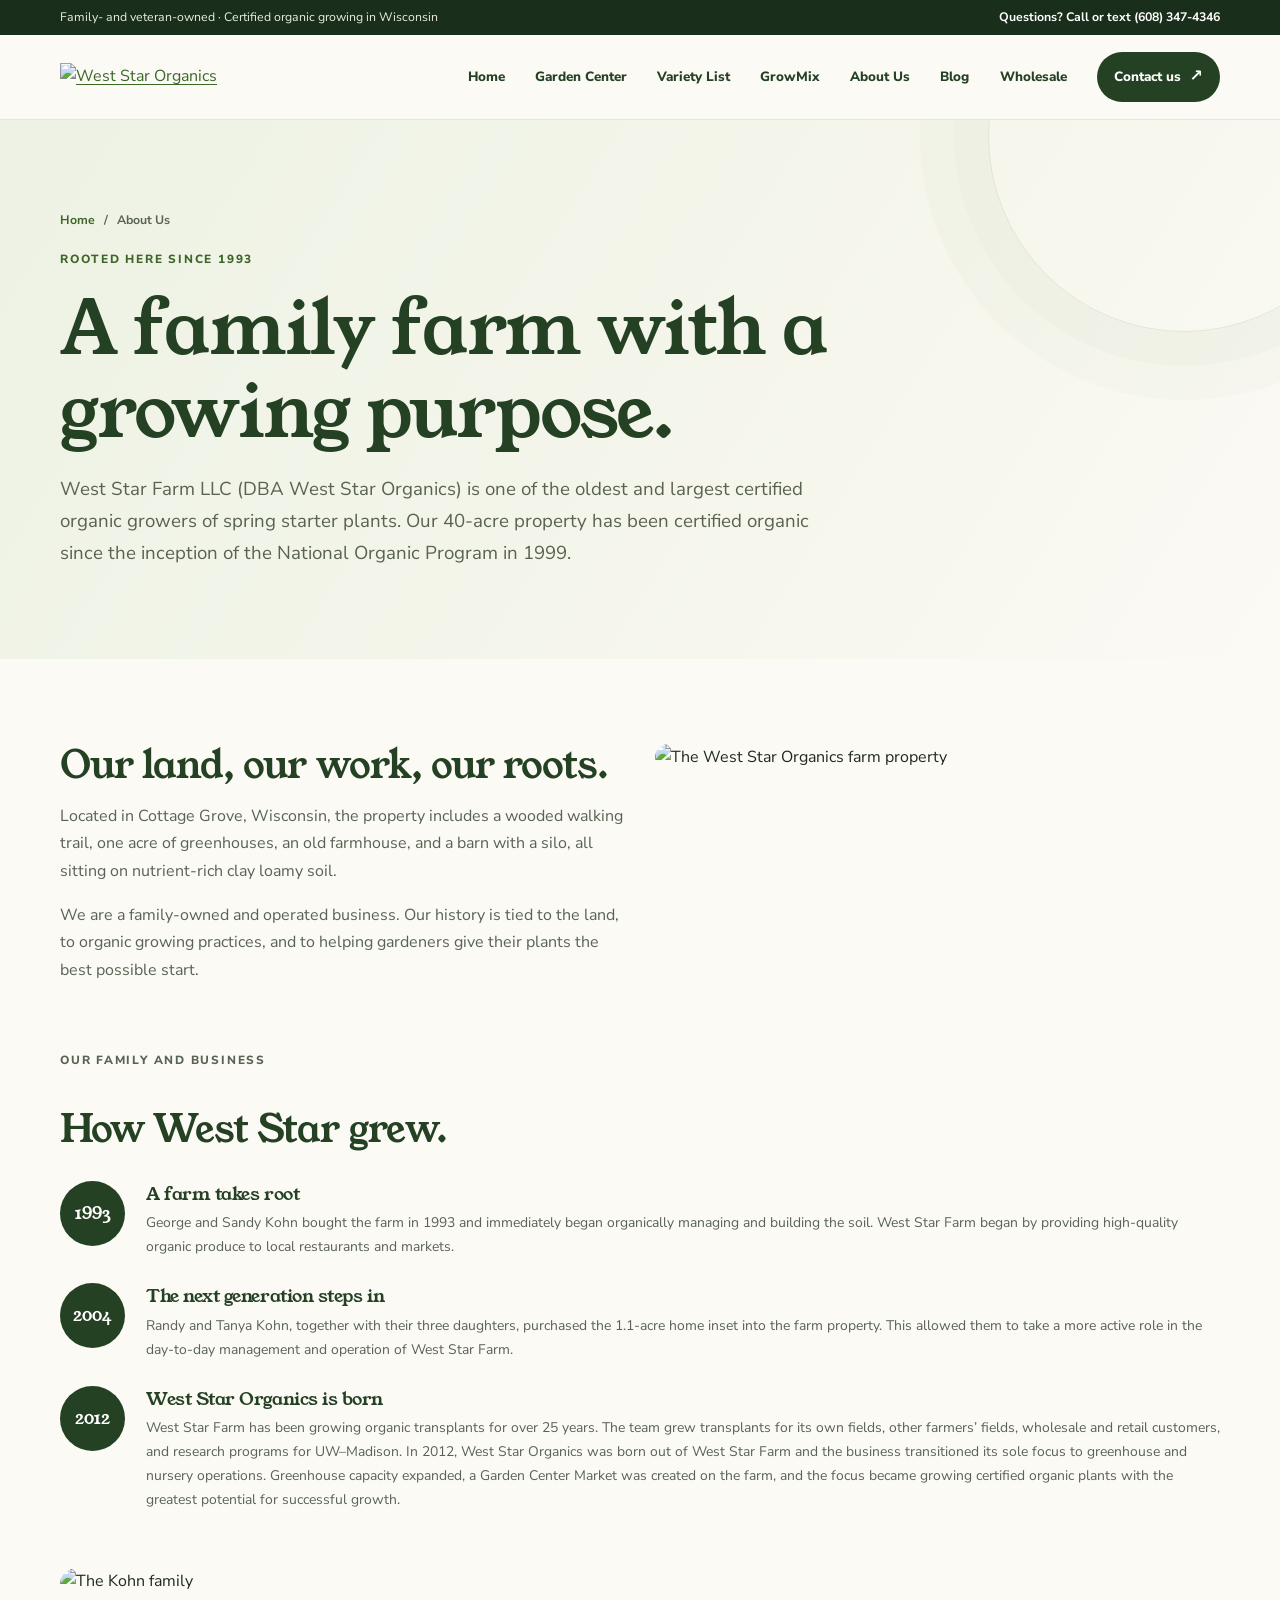
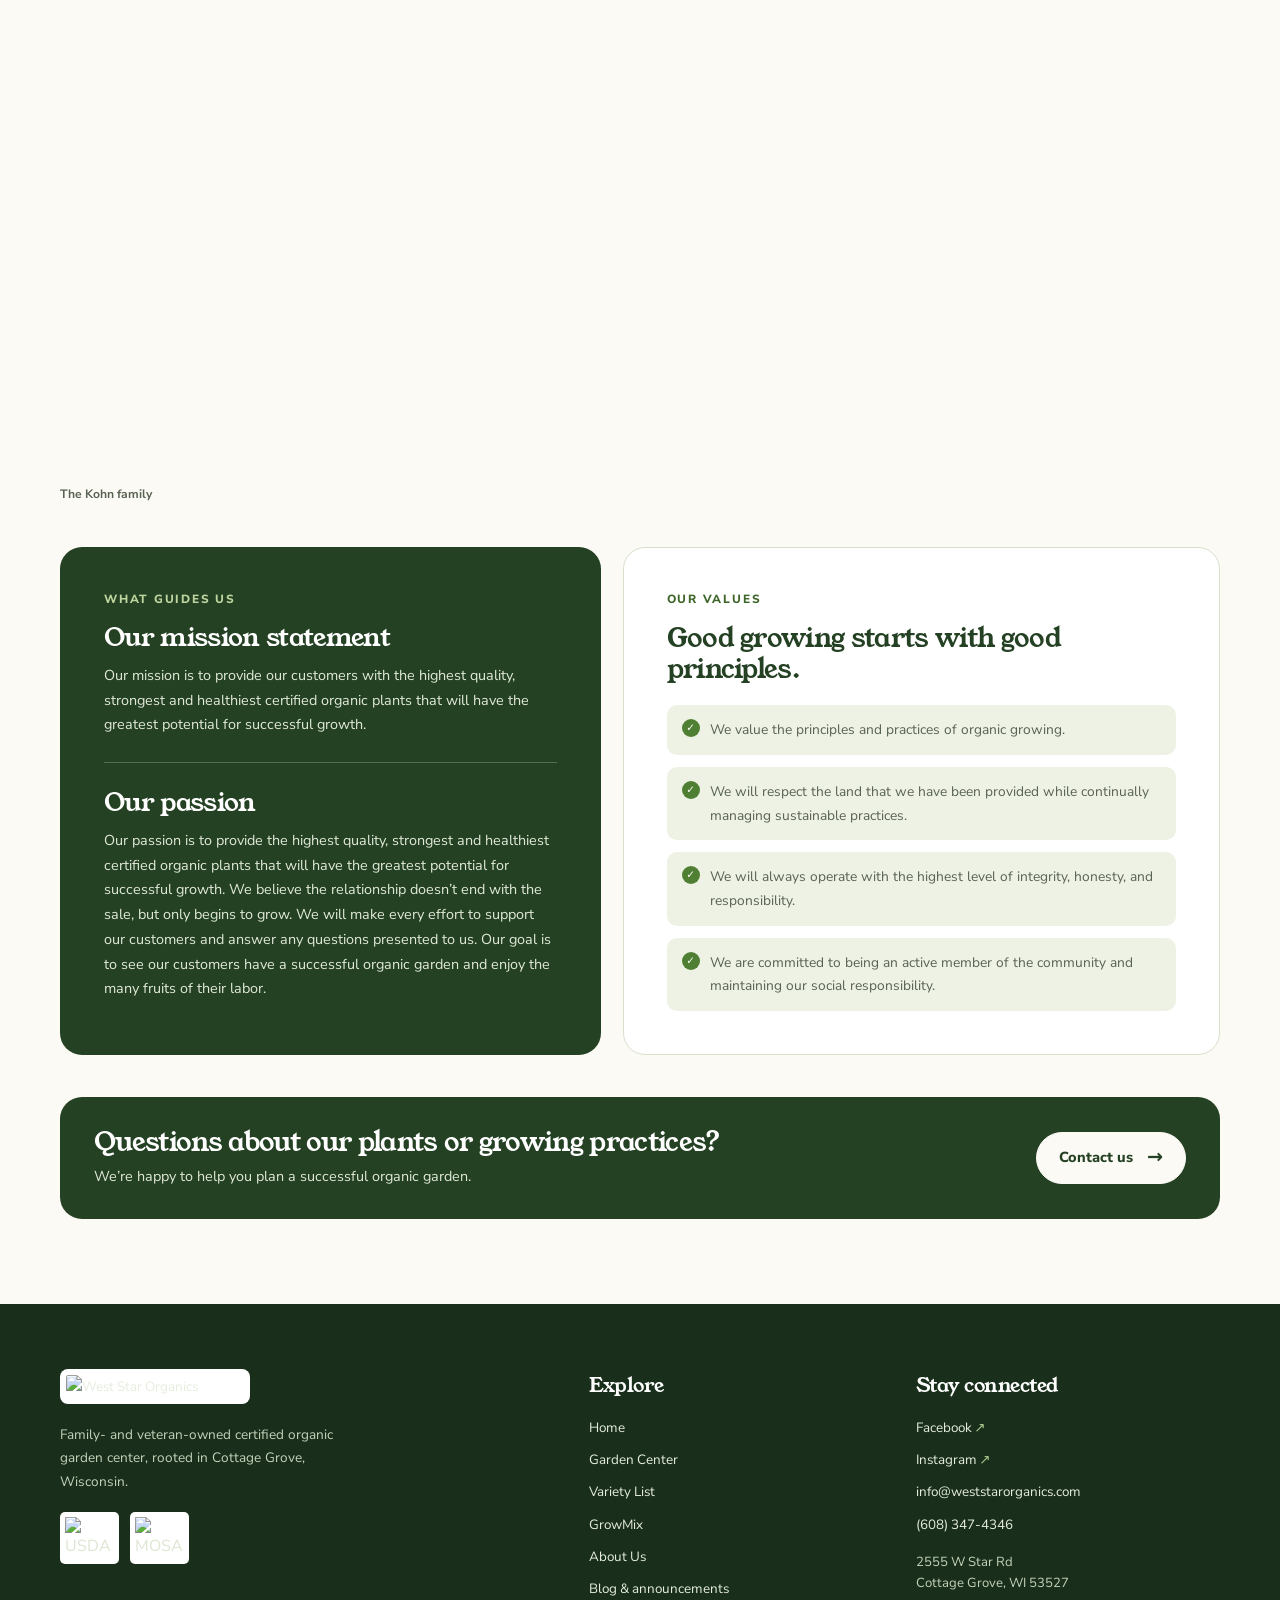
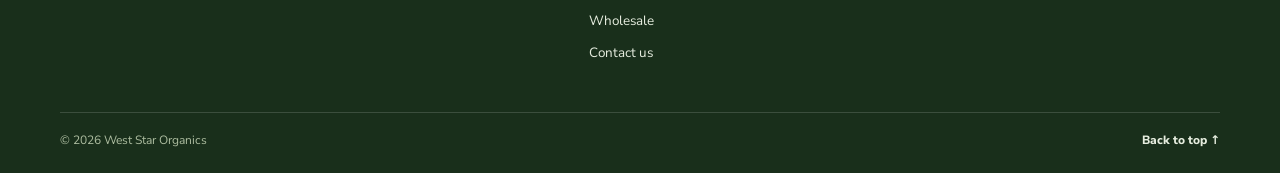
==== about-us/index.html @ b1d6976a "Create About Us page preserving full farm history, mission, passion and values" ====
<!doctype html>
<html lang="en"><head><meta charset="utf-8"><meta name="viewport" content="width=device-width, initial-scale=1"><meta name="theme-color" content="#254124"><title>About Us | West Star Organics</title><meta name="description" content="Learn about West Star Farm, the Kohn family, our organic growing history, mission, passion and values."><link rel="preconnect" href="https://fonts.googleapis.com"><link rel="preconnect" href="https://fonts.gstatic.com" crossorigin><link href="https://fonts.googleapis.com/css2?family=Nunito+Sans:wght@400;500;600;700;800&family=Young+Serif&display=swap" rel="stylesheet"><link rel="stylesheet" href="/styles.css"><script src="/script.js" defer></script></head>
<body id="top"><a class="skip-link" href="#main">Skip to content</a>
<div class="topline"><div class="container topline-inner"><span>Family- and veteran-owned · Certified organic growing in Wisconsin</span><a href="tel:+16083474346">Questions? Call or text (608) 347-4346</a></div></div>
<header class="site-header"><div class="container header-inner">
  <a class="brand" href="/" aria-label="West Star Organics home"><img src="https://www.weststarorganics.com/wp-content/uploads/2023/11/cropped-New_WSOLogo.gif" alt="West Star Organics"></a>
  <button class="menu-toggle" id="menuToggle" type="button" aria-expanded="false" aria-controls="primaryNav"><span class="menu-lines" aria-hidden="true"><i></i><i></i><i></i></span><span>Menu</span></button>
  <nav class="primary-nav" id="primaryNav" aria-label="Main navigation">
    <a href="/">Home</a><a href="/garden-center/" >Garden Center</a><a href="/variety-list/" >Variety List</a><a href="/growmix/" >GrowMix</a><a href="/about-us/" aria-current="page">About Us</a><a href="/blog/" >Blog</a><a href="/wholesale/" >Wholesale</a><a class="nav-cta" href="/contact-us/" >Contact us <span aria-hidden="true">↗</span></a>
  </nav>
</div></header><main id="main">
<section class="inner-hero"><div class="container"><div class="breadcrumb"><a href="/">Home</a><span aria-hidden="true">/</span><span>About Us</span></div><p class="eyebrow">Rooted here since 1993</p><h1>A family farm with a growing purpose.</h1><p class="page-lead">West Star Farm LLC (DBA West Star Organics) is one of the oldest and largest certified organic growers of spring starter plants. Our 40-acre property has been certified organic since the inception of the National Organic Program in 1999.</p></div></section>
<section class="page-content"><div class="container">
 <div class="two-column-copy"><div class="page-main-copy"><h2>Our land, our work, our roots.</h2><p>Located in Cottage Grove, Wisconsin, the property includes a wooded walking trail, one acre of greenhouses, an old farmhouse, and a barn with a silo, all sitting on nutrient-rich clay loamy soil.</p><p>We are a family-owned and operated business. Our history is tied to the land, to organic growing practices, and to helping gardeners give their plants the best possible start.</p></div><img class="page-photo" src="https://www.weststarorganics.com/wp-content/uploads/2023/12/IMG_20161115_163325707_HDR-scaled.jpg" alt="The West Star Organics farm property" loading="lazy"></div>
 <div class="page-main-copy" style="margin-top:52px"><p class="eyebrow">Our family and business</p><h2>How West Star grew.</h2></div>
 <div class="timeline">
  <article class="timeline-item"><span class="timeline-year">1993</span><div><h4>A farm takes root</h4><p>George and Sandy Kohn bought the farm in 1993 and immediately began organically managing and building the soil. West Star Farm began by providing high-quality organic produce to local restaurants and markets.</p></div></article>
  <article class="timeline-item"><span class="timeline-year">2004</span><div><h4>The next generation steps in</h4><p>Randy and Tanya Kohn, together with their three daughters, purchased the 1.1-acre home inset into the farm property. This allowed them to take a more active role in the day-to-day management and operation of West Star Farm.</p></div></article>
  <article class="timeline-item"><span class="timeline-year">2012</span><div><h4>West Star Organics is born</h4><p>West Star Farm has been growing organic transplants for over 25 years. The team grew transplants for its own fields, other farmers’ fields, wholesale and retail customers, and research programs for UW–Madison. In 2012, West Star Organics was born out of West Star Farm and the business transitioned its sole focus to greenhouse and nursery operations. Greenhouse capacity expanded, a Garden Center Market was created on the farm, and the focus became growing certified organic plants with the greatest potential for successful growth.</p></div></article>
 </div>
 <figure class="family-photo"><img src="https://www.weststarorganics.com/wp-content/uploads/2023/12/DSC_0213-scaled.jpg" alt="The Kohn family" loading="lazy"><figcaption>The Kohn family</figcaption></figure>
 <div class="mission-values-grid"><article class="mission-card"><p class="eyebrow eyebrow-light">What guides us</p><h3>Our mission statement</h3><p>Our mission is to provide our customers with the highest quality, strongest and healthiest certified organic plants that will have the greatest potential for successful growth.</p><div class="mission-divider"></div><h3>Our passion</h3><p>Our passion is to provide the highest quality, strongest and healthiest certified organic plants that will have the greatest potential for successful growth. We believe the relationship doesn’t end with the sale, but only begins to grow. We will make every effort to support our customers and answer any questions presented to us. Our goal is to see our customers have a successful organic garden and enjoy the many fruits of their labor.</p></article>
 <div class="values-panel"><p class="eyebrow">Our values</p><h3>Good growing starts with good principles.</h3><ul class="values-list"><li>We value the principles and practices of organic growing.</li><li>We will respect the land that we have been provided while continually managing sustainable practices.</li><li>We will always operate with the highest level of integrity, honesty, and responsibility.</li><li>We are committed to being an active member of the community and maintaining our social responsibility.</li></ul></div></div>
 <div class="page-cta"><div><h3>Questions about our plants or growing practices?</h3><p>We’re happy to help you plan a successful organic garden.</p></div><a class="button button-light" href="/contact-us/">Contact us <span>→</span></a></div>
 </div></section>
</main>
<footer class="site-footer"><div class="container footer-main">
  <div class="footer-brand-column"><a class="footer-brand" href="/"><img src="https://www.weststarorganics.com/wp-content/uploads/2023/11/cropped-New_WSOLogo.gif" alt="West Star Organics"></a><p>Family- and veteran-owned certified organic garden center, rooted in Cottage Grove, Wisconsin.</p><div class="footer-certifications"><img src="https://www.weststarorganics.com/wp-content/uploads/2023/11/Organic4colorsealGIF-300x300.gif" alt="USDA Organic seal" loading="lazy"><img src="https://www.weststarorganics.com/wp-content/uploads/2023/11/MOSA_CertOrg_Logo_CMYK-300x228.png" alt="MOSA Certified Organic" loading="lazy"></div></div>
  <div class="footer-nav-column"><h3>Explore</h3><a href="/">Home</a><a href="/garden-center/">Garden Center</a><a href="/variety-list/">Variety List</a><a href="/growmix/">GrowMix</a><a href="/about-us/">About Us</a><a href="/blog/">Blog & announcements</a><a href="/wholesale/">Wholesale</a><a href="/contact-us/">Contact us</a></div>
  <div class="footer-contact-column"><h3>Stay connected</h3><a href="https://www.facebook.com/weststarorganics/" target="_blank" rel="noopener noreferrer">Facebook <span aria-hidden="true">↗</span></a><a href="https://www.instagram.com/weststarorganics/" target="_blank" rel="noopener noreferrer">Instagram <span aria-hidden="true">↗</span></a><a href="mailto:info@weststarorganics.com">info@weststarorganics.com</a><a href="tel:+16083474346">(608) 347-4346</a><p>2555 W Star Rd<br>Cottage Grove, WI 53527</p></div>
</div><div class="container footer-bottom"><p>© 2026 West Star Organics</p><a href="#top">Back to top ↑</a></div></footer></body></html>
---- styles.css ----
:root {
  --forest: #254124; --forest-deep: #192f1b; --leaf: #4f7f33; --leaf-dark: #3d6628;
  --leaf-soft: #b8cd9e; --sage: #edf2e4; --sage-deep: #e0e8d4; --paper: #fbfaf5;
  --white: #fff; --ink: #1f2a1d; --muted: #596353; --line: #d8e0cc; --soil: #7a5c3a;
  --radius: 22px; --radius-sm: 13px; --wrap: 1160px; --shadow: 0 20px 55px rgba(37,65,36,.10);
}
* { box-sizing: border-box; }
html { scroll-behavior: smooth; scroll-padding-top: 100px; }
body { margin: 0; color: var(--ink); background: var(--paper); font: 400 16px/1.72 "Nunito Sans",system-ui,sans-serif; -webkit-font-smoothing: antialiased; }
img { display: block; max-width: 100%; }
a { color: var(--leaf-dark); text-underline-offset: 3px; }
button,input,textarea { font: inherit; }
button,a { -webkit-tap-highlight-color: transparent; }
:focus-visible { outline: 3px solid #aa7c45; outline-offset: 4px; }
.container { width: min(var(--wrap),calc(100% - 48px)); margin-inline: auto; }
.skip-link { position: absolute; z-index: 1000; top: -70px; left: 16px; padding: 10px 16px; background: white; color: var(--forest); border-radius: 8px; }
.skip-link:focus { top: 12px; }
h1,h2,h3,h4 { margin: 0; color: var(--forest); font-family: "Young Serif",Georgia,serif; font-weight: 400; line-height: 1.12; letter-spacing: -.025em; }
h1 { font-size: clamp(3.4rem,6.6vw,6.3rem); max-width: 670px; }
h1 em,h2 em { color: var(--leaf); font-weight: 400; }
h2 { font-size: clamp(2.4rem,4.4vw,4.15rem); }
h3 { font-size: clamp(1.45rem,2.1vw,1.9rem); }
h4 { font-size: 1.15rem; }
p { margin: 0 0 1rem; }
.eyebrow { margin: 0 0 15px; display: flex; align-items: center; gap: 9px; color: var(--leaf-dark); text-transform: uppercase; font-size: .74rem; font-weight: 800; letter-spacing: .15em; line-height: 1.5; }
.eyebrow-dot { width: 7px; height: 7px; border-radius: 50%; background: var(--leaf); box-shadow: 0 0 0 5px rgba(79,127,51,.12); }
.eyebrow-light { color: #bed59f; }
.section-space { padding-block: clamp(76px,9vw,128px); }
.section-space-sm { padding-block: clamp(48px,6vw,76px); }
.button { display: inline-flex; align-items: center; justify-content: center; gap: 14px; min-height: 52px; padding: 13px 22px; border: 1px solid transparent; border-radius: 999px; text-decoration: none; font-size: .91rem; font-weight: 800; line-height: 1.2; transition: transform .2s ease,background-color .2s ease,color .2s ease,border-color .2s ease; }
.button:hover { transform: translateY(-2px); }
.button span { font-size: 1.2rem; transition: transform .2s ease; }
.button:hover span { transform: translateX(3px); }
.button-primary { color: #fff; background: var(--leaf); border-color: var(--leaf); box-shadow: 0 8px 18px rgba(79,127,51,.18); }
.button-primary:hover { background: var(--leaf-dark); border-color: var(--leaf-dark); }
.button-outline { color: var(--forest); border-color: rgba(37,65,36,.32); background: rgba(255,255,255,.34); }
.button-outline:hover { border-color: var(--forest); background: white; }
.button-light { color: var(--forest); background: var(--paper); border-color: var(--paper); }
.button-light:hover { color: var(--forest); background: var(--sage); border-color: var(--sage); }
.button-small { min-height: 43px; padding: 10px 17px; font-size: .83rem; }
.text-link { display: inline-flex; gap: 9px; align-items: center; color: var(--leaf-dark); text-decoration: none; font-size: .9rem; font-weight: 800; }
.text-link:hover { text-decoration: underline; }
/* Header */
.topline { color: #e8efdf; background: var(--forest-deep); font-size: .77rem; }
.topline-inner { min-height: 35px; display: flex; align-items: center; justify-content: space-between; gap: 20px; }
.topline a { color: white; text-decoration: none; font-weight: 700; }
.topline a:hover { text-decoration: underline; }
.site-header { position: sticky; top: 0; z-index: 50; background: rgba(251,250,245,.94); border-bottom: 1px solid rgba(37,65,36,.10); backdrop-filter: blur(14px); }
.header-inner { min-height: 84px; display: flex; justify-content: space-between; align-items: center; gap: 28px; }
.brand { display: inline-flex; align-items: center; flex: 0 0 auto; }
.brand img { width: 190px; max-height: 66px; object-fit: contain; object-position: left center; }
.primary-nav { display: flex; align-items: center; gap: clamp(17px,2.35vw,31px); }
.primary-nav > a { color: var(--forest); font-size: .84rem; font-weight: 800; text-decoration: none; transition: color .2s; white-space: nowrap; }
.primary-nav > a:hover { color: var(--leaf); }
.primary-nav .nav-cta { display: inline-flex; align-items: center; gap: 9px; padding: 11px 17px; color: white; background: var(--forest); border-radius: 999px; }
.primary-nav .nav-cta:hover { background: var(--leaf-dark); color: white; }
.nav-cta span { font-size: 1rem; }
.menu-toggle { display: none; border: 1px solid var(--line); border-radius: 10px; padding: 10px 12px; color: var(--forest); background: white; align-items: center; gap: 9px; cursor: pointer; font-weight: 800; }
.menu-lines { width: 17px; display: grid; gap: 4px; }
.menu-lines i { height: 2px; border-radius: 2px; background: currentColor; display: block; }
/* Hero */
.hero { position: relative; overflow: hidden; padding: clamp(66px,8vw,112px) 0 78px; background: linear-gradient(118deg,#edf2e4 0%,#f5f5e9 60%,#fbfaf5 100%); }
.hero::after { content: ""; position: absolute; left: -140px; bottom: -270px; width: 500px; height: 500px; border: 1px solid rgba(79,127,51,.12); border-radius: 50%; box-shadow: 0 0 0 45px rgba(79,127,51,.025),0 0 0 90px rgba(79,127,51,.025); pointer-events: none; }
.hero-orbit { position: absolute; border: 1px solid rgba(79,127,51,.10); border-radius: 50%; pointer-events: none; }
.hero-orbit-one { width: 140px; height: 140px; right: 2%; top: 6%; }
.hero-orbit-two { width: 80px; height: 80px; right: 5%; top: 9%; }
.hero-layout { position: relative; z-index: 1; display: grid; grid-template-columns: 1.04fr .96fr; gap: clamp(38px,6vw,84px); align-items: center; }
.hero-copy { position: relative; z-index: 2; }
.hero-copy .eyebrow { margin-bottom: 24px; }
.hero h1 { margin-bottom: 16px; }
.hero-subtitle { margin-bottom: 16px; color: var(--forest); font-size: clamp(1.15rem,2vw,1.5rem); font-weight: 800; }
.hero-description { max-width: 620px; color: var(--muted); font-size: 1rem; line-height: 1.78; }
.hero-description-secondary { margin-bottom: 0; }
.button-row { display: flex; flex-wrap: wrap; gap: 12px; margin-top: 29px; }
.certifications { display: flex; align-items: center; gap: 15px; margin-top: 35px; }
.certifications-label { max-width: 70px; color: var(--muted); font-size: .63rem; font-weight: 800; letter-spacing: .11em; line-height: 1.4; text-transform: uppercase; }
.certifications img { max-width: 60px; max-height: 54px; object-fit: contain; mix-blend-mode: multiply; }
.certifications img:last-child { max-width: 74px; }
.hero-visual { position: relative; padding: 13px 0 22px 20px; }
.hero-image-frame { position: relative; z-index: 1; padding: 10px; background: rgba(255,255,255,.70); border-radius: 48% 48% 22px 22px; box-shadow: var(--shadow); transform: rotate(1.1deg); }
.hero-image-frame img { width: 100%; height: clamp(390px,46vw,580px); object-fit: cover; border-radius: 48% 48% 15px 15px; }
.hero-visual::before { content: ""; position: absolute; z-index: 0; top: 0; right: -12px; width: 55%; height: 55%; border-radius: 48% 48% 18px 18px; background: #dfe8d0; transform: rotate(6deg); }
.hero-note { position: absolute; z-index: 3; left: -20px; bottom: 36px; display: flex; align-items: center; gap: 12px; max-width: 290px; padding: 17px 21px; color: var(--forest); background: white; border: 1px solid var(--line); border-radius: 15px; box-shadow: 0 13px 35px rgba(31,42,29,.12); font-size: .77rem; line-height: 1.45; }
.hero-note strong { font-family: "Young Serif",Georgia,serif; font-size: 1.15rem; font-weight: 400; }
.note-mark { display: grid; place-items: center; width: 37px; height: 37px; flex: 0 0 37px; color: white; background: var(--leaf); border-radius: 50%; font-size: 1.25rem; }
.hero-roundel { position: absolute; z-index: 3; top: 26px; right: -15px; width: 104px; height: 104px; display: flex; flex-direction: column; justify-content: center; align-items: center; text-align: center; color: white; background: var(--forest); border: 5px solid var(--sage); border-radius: 50%; box-shadow: 0 10px 22px rgba(37,65,36,.18); transform: rotate(7deg); line-height: 1.25; }
.hero-roundel span { font-size: .63rem; text-transform: uppercase; letter-spacing: .08em; }
.hero-roundel b { margin-top: 4px; font-size: .75rem; }
/* Seasonal banner and callouts */
.season-banner { color: white; background: var(--forest); }
.season-layout { min-height: 170px; display: grid; grid-template-columns: 58px 1fr auto; align-items: center; gap: 26px; padding-block: 27px; }
.season-icon { width: 58px; height: 58px; display: grid; place-items: center; border: 1px solid rgba(255,255,255,.3); border-radius: 50%; color: #d6e3c3; font-size: 1.8rem; }
.season-copy { max-width: 740px; }
.season-kicker { margin: 0 0 5px; color: #b8d397; text-transform: uppercase; letter-spacing: .14em; font-size: .68rem; font-weight: 800; }
.season-copy h2 { margin-bottom: 7px; color: white; font-size: clamp(1.55rem,2.8vw,2.25rem); }
.season-copy p:last-child { max-width: 730px; margin: 0; color: #e1e9d9; font-size: .88rem; line-height: 1.65; }
.quick-grid { display: grid; grid-template-columns: 1.15fr .85fr; gap: 22px; }
.feature-callout { display: flex; align-items: center; gap: 23px; padding: clamp(23px,3vw,36px); border: 1px solid var(--line); border-radius: var(--radius); background: white; }
.monarch-callout { background: linear-gradient(110deg,#f4f6eb,#fff); }
.monarch-logo { flex: 0 0 112px; padding: 10px; }
.monarch-logo img { width: 100%; aspect-ratio: 1; object-fit: contain; }
.feature-callout .eyebrow { margin-bottom: 6px; font-size: .65rem; }
.feature-callout h3 { font-size: 1.65rem; margin-bottom: 8px; }
.feature-callout p:not(.eyebrow) { margin-bottom: 10px; color: var(--muted); font-size: .88rem; line-height: 1.65; }
.gift-callout { align-items: flex-start; background: var(--sage); }
.gift-icon { flex: 0 0 52px; width: 52px; height: 52px; display: grid; place-items: center; color: var(--leaf-dark); background: rgba(255,255,255,.7); border-radius: 15px; }
.gift-icon svg { width: 34px; fill: none; stroke: currentColor; stroke-width: 2.2; stroke-linecap: round; stroke-linejoin: round; }
/* Why */
.why-section { background: #f0f2e7; }
.section-heading { max-width: 780px; }
.section-heading-centered { margin: 0 auto 47px; text-align: center; }
.section-heading-centered .eyebrow { justify-content: center; }
.section-heading h2 { margin-bottom: 21px; }
.section-heading > p:last-child { max-width: 670px; margin: 0 auto; color: var(--muted); }
.quality-grid { display: grid; grid-template-columns: repeat(4,1fr); gap: 17px; }
.quality-card { overflow: hidden; background: white; border: 1px solid rgba(37,65,36,.07); border-radius: 17px; transition: transform .22s ease,box-shadow .22s ease; }
.quality-card:hover { transform: translateY(-5px); box-shadow: var(--shadow); }
.quality-image { overflow: hidden; background: var(--sage); }
.quality-image img { width: 100%; aspect-ratio: 1.12/1; object-fit: cover; transition: transform .5s ease; }
.quality-card:hover .quality-image img { transform: scale(1.04); }
.quality-text { padding: 20px 20px 23px; }
.quality-number { color: var(--leaf); font-size: .68rem; font-weight: 800; letter-spacing: .1em; }
.quality-text h3 { margin: 7px 0 9px; font-size: 1.28rem; }
.quality-text p { margin: 0; color: var(--muted); font-size: .84rem; line-height: 1.6; }
/* Farm image gallery */
.gallery-heading { display: flex; align-items: end; justify-content: space-between; gap: 30px; margin-bottom: 32px; }
.gallery-heading h2 { font-size: clamp(2.2rem,4vw,3.3rem); }
.gallery-heading > p { max-width: 360px; margin: 0 0 7px; color: var(--muted); }
.farm-grid { display: grid; grid-template-columns: 1.15fr .85fr .85fr; grid-template-rows: 180px 180px; gap: 13px; }
.farm-photo { width: 100%; height: 100%; object-fit: cover; border-radius: 13px; background: var(--sage); }
.farm-photo-tall { grid-row: span 2; }
.farm-photo-wide { grid-column: span 2; }
/* Garden center */
.garden-section { background: white; border-block: 1px solid var(--line); }
.section-intro-row { display: flex; align-items: end; justify-content: space-between; gap: 40px; margin-bottom: 48px; }
.section-intro-row h2 { max-width: 690px; }
.section-intro { max-width: 385px; margin: 0 0 7px; color: var(--muted); }
.garden-layout { display: grid; grid-template-columns: 1.05fr .95fr; gap: clamp(35px,6vw,75px); align-items: center; }
.garden-copy > p { color: var(--muted); }
.plant-stats { display: grid; grid-template-columns: 1fr 1fr; gap: 13px; margin: 28px 0; }
.plant-stat { padding: 22px; background: var(--sage); border-radius: 15px; }
.plant-stat strong { display: block; color: var(--forest); font-family: "Young Serif",Georgia,serif; font-size: 3.2rem; line-height: 1.1; }
.plant-stat strong span { color: var(--leaf); }
.plant-stat p { margin: 8px 0 0; color: var(--muted); font-size: .81rem; line-height: 1.55; }
blockquote { margin: 29px 0 0; padding: 5px 0 5px 20px; color: var(--forest); border-left: 3px solid var(--leaf); font: 400 1.35rem/1.45 "Young Serif",Georgia,serif; }
.garden-image-wrap { position: relative; margin: 0; }
.garden-image-wrap img { width: 100%; aspect-ratio: 4/4.5; max-height: 620px; object-fit: cover; border-radius: 180px 180px 16px 16px; }
.garden-image-wrap figcaption { position: absolute; right: -12px; bottom: 23px; max-width: 230px; padding: 14px 19px; color: white; background: var(--forest); border: 4px solid white; border-radius: 12px; font-size: .82rem; font-weight: 800; line-height: 1.45; }
.plant-types { display: flex; flex-wrap: wrap; gap: 9px; margin: 38px 0 0; }
.plant-types span { display: inline-flex; padding: 8px 15px; color: var(--forest); background: var(--sage); border: 1px solid var(--line); border-radius: 999px; font-size: .78rem; font-weight: 800; }
.growing-method { display: grid; grid-template-columns: 1fr 1fr; gap: 55px; align-items: center; margin-top: clamp(70px,9vw,110px); padding-top: clamp(50px,6vw,72px); border-top: 1px solid var(--line); }
.growing-text h3 { max-width: 500px; margin-bottom: 18px; font-size: clamp(1.8rem,3vw,2.45rem); }
.growing-text p:not(.eyebrow) { color: var(--muted); }
.growing-photos { display: grid; grid-template-columns: repeat(3,1fr); align-items: start; gap: 12px; }
.growing-photos img { width: 100%; aspect-ratio: 3/4; object-fit: cover; border-radius: 15px; }
.growing-photos img:nth-child(2) { margin-top: 25px; }
.growing-photos img:nth-child(3) { margin-top: 50px; }
.organic-note { display: flex; gap: 21px; align-items: flex-start; margin-top: 53px; padding: 29px 33px; background: var(--sage); border-radius: 15px; }
.organic-note-mark { flex: 0 0 43px; width: 43px; height: 43px; display: grid; place-items: center; color: white; background: var(--leaf); border-radius: 50%; font-size: 1.3rem; }
.organic-note h3 { margin: 0 0 8px; font-size: 1.45rem; }
.organic-note p { margin: 0; color: var(--muted); font-size: .91rem; }
/* Variety list */
.variety-section { overflow: hidden; color: white; background: var(--forest); }
.variety-layout { display: grid; grid-template-columns: 1.05fr .95fr; gap: 40px; align-items: center; }
.variety-copy { padding-block: 10px; }
.variety-copy h2 { max-width: 620px; color: white; margin-bottom: 18px; }
.variety-copy > p:not(.eyebrow):not(.small-note) { max-width: 485px; margin-bottom: 28px; color: #e2e9da; font-size: 1.07rem; }
.small-note { margin: 12px 0 0; color: #cbd8bf; font-size: .77rem; }
.variety-art { position: relative; min-height: 380px; display: grid; place-items: center; }
.variety-art::before { content: ""; position: absolute; width: 325px; height: 325px; border-radius: 50%; border: 1px solid rgba(218,231,199,.25); box-shadow: 0 0 0 28px rgba(218,231,199,.035),0 0 0 56px rgba(218,231,199,.035); }
.variety-stamp { z-index: 2; width: 230px; height: 230px; display: flex; flex-direction: column; align-items: center; justify-content: center; text-align: center; border: 1px solid #c0d4a6; border-radius: 50%; background: #355636; box-shadow: 0 0 0 9px rgba(192,212,166,.10),0 28px 60px rgba(0,0,0,.12); transform: rotate(-8deg); }
.variety-stamp span { color: #d4e2c1; font-size: .7rem; text-transform: uppercase; letter-spacing: .16em; }
.variety-stamp strong { margin: 13px 0; color: white; font: 400 2.5rem/1.07 "Young Serif",Georgia,serif; }
.leaf-stem { position: absolute; z-index: 1; height: 280px; width: 100px; border-left: 2px solid #9fbd7e; transform: rotate(30deg); }
.leaf-stem i { position: absolute; width: 43px; height: 21px; background: #92b278; border-radius: 100% 0 100% 0; }
.leaf-stem i:nth-child(1) { top: 23px; left: -44px; transform: rotate(18deg); }
.leaf-stem i:nth-child(2) { top: 70px; left: 2px; transform: rotate(195deg); }
.leaf-stem i:nth-child(3) { top: 120px; left: -44px; transform: rotate(18deg); }
.leaf-stem i:nth-child(4) { top: 170px; left: 2px; transform: rotate(195deg); }
.leaf-stem i:nth-child(5) { top: 218px; left: -44px; transform: rotate(18deg); }
.stem-a { left: 2%; top: 38px; }
.stem-b { right: -3%; top: 56px; transform: rotate(-40deg) scale(.86); }
/* GrowMix */
.growmix-section { background: var(--paper); }
.growmix-header { margin-bottom: 42px; }
.growmix-header h2 { font-size: clamp(2.8rem,5vw,4.5rem); }
.growmix-main { display: grid; grid-template-columns: .95fr 1.05fr; gap: clamp(40px,7vw,88px); align-items: center; }
.growmix-copy { position: relative; }
.growmix-lead-mark { display: grid; place-items: center; width: 50px; height: 50px; margin-bottom: 19px; color: var(--forest); background: var(--sage); border-radius: 50% 50% 50% 10px; font: 400 1.5rem "Young Serif",Georgia,serif; transform: rotate(-8deg); }
.growmix-copy h3 { margin-bottom: 14px; font-size: clamp(1.7rem,2.8vw,2.4rem); }
.growmix-copy > p { color: var(--muted); }
.benefit-list { display: grid; gap: 15px; margin: 25px 0 0; padding: 0; list-style: none; }
.benefit-list li { display: flex; align-items: flex-start; gap: 12px; color: var(--muted); font-size: .88rem; line-height: 1.6; }
.benefit-list strong { color: var(--forest); }
.benefit-icon { flex: 0 0 23px; width: 23px; height: 23px; display: grid; place-items: center; margin-top: 1px; color: white; background: var(--leaf); border-radius: 50%; font-size: .72rem; font-weight: 800; }
.growmix-visual { position: relative; }
.growmix-main-img { width: 100%; aspect-ratio: 5/4; object-fit: cover; border-radius: 18px; box-shadow: var(--shadow); }
.growmix-mini-photos { display: grid; grid-template-columns: 1fr 1fr; gap: 13px; width: 76%; margin: -48px auto 0; position: relative; z-index: 2; }
.growmix-mini-photos img { width: 100%; aspect-ratio: 4/3; object-fit: cover; border: 7px solid var(--paper); border-radius: 17px; box-shadow: 0 10px 25px rgba(37,65,36,.10); }
.handwritten-note { position: absolute; right: -9px; bottom: -36px; margin: 0; color: var(--leaf-dark); font-family: "Young Serif",Georgia,serif; font-size: .93rem; font-style: italic; transform: rotate(-4deg); }
.handwritten-note span { display: inline-block; margin-left: 6px; font-family: sans-serif; font-size: 1.35rem; }
.growmix-uses { margin-top: clamp(88px,11vw,140px); }
.uses-heading { margin-bottom: 26px; }
.uses-heading .eyebrow { margin-bottom: 9px; }
.uses-heading h3 { font-size: clamp(1.85rem,3.2vw,2.7rem); }
.uses-grid { display: grid; grid-template-columns: repeat(3,1fr); gap: 18px; }
.use-card { display: grid; grid-template-columns: 1fr; overflow: hidden; border: 1px solid var(--line); background: white; border-radius: 16px; }
.use-card > img { width: 100%; aspect-ratio: 16/10; object-fit: cover; }
.use-card > div { position: relative; padding: 22px 23px 25px; }
.use-card > div > span { color: var(--leaf); font-size: .68rem; letter-spacing: .12em; font-weight: 800; }
.use-card h4 { margin: 7px 0 8px; }
.use-card p { margin: 0; color: var(--muted); font-size: .86rem; }
.pricing-panel { display: grid; grid-template-columns: .8fr 1.2fr; gap: 42px; margin-top: 60px; padding: clamp(28px,4vw,49px); background: var(--sage); border-radius: var(--radius); }
.pricing-intro h3 { margin-bottom: 12px; font-size: 1.85rem; }
.pricing-intro > p:not(.eyebrow) { color: var(--muted); font-size: .9rem; }
.price-list { border-top: 1px solid #cad5be; }
.price-row { display: flex; align-items: center; justify-content: space-between; gap: 25px; padding: 16px 0; border-bottom: 1px solid #cad5be; }
.price-row > div { display: grid; gap: 1px; }
.price-row strong { color: var(--forest); font-size: .92rem; }
.price-row span { color: var(--muted); font-size: .77rem; }
.price-row > b { flex: 0 0 auto; color: var(--forest); font-size: 1.1rem; }
.price-row small { color: var(--muted); font-size: .74rem; font-weight: 600; }
/* About */
.about-section { background: #f0f2e7; }
.about-intro { display: grid; grid-template-columns: 1.05fr .95fr; gap: 55px; align-items: end; margin-bottom: 50px; }
.about-intro h2 { max-width: 670px; }
.about-intro > p { margin: 0 0 5px; color: var(--muted); }
.about-location-grid { display: grid; grid-template-columns: .93fr 1.07fr; gap: clamp(38px,6vw,80px); align-items: start; }
.about-landscape { position: relative; }
.about-landscape > img { width: 100%; aspect-ratio: 4/4.6; max-height: 640px; object-fit: cover; border-radius: 15px; }
.landscape-caption { position: absolute; bottom: 20px; left: 20px; right: 20px; display: flex; align-items: center; gap: 14px; padding: 15px 18px; color: var(--forest); background: rgba(251,250,245,.95); border-radius: 11px; font-size: .78rem; line-height: 1.5; }
.landscape-caption strong { font-size: .9rem; }
.caption-symbol { display: grid; place-items: center; flex: 0 0 36px; width: 36px; height: 36px; color: white; background: var(--leaf); border-radius: 50%; font-size: 1.2rem; }
.about-detail > h3 { margin: 3px 0 14px; font-size: 1.95rem; }
.about-detail > p { color: var(--muted); }
.timeline { display: grid; gap: 24px; margin-top: 30px; }
.timeline-item { display: grid; grid-template-columns: 68px 1fr; gap: 18px; position: relative; }
.timeline-year { position: relative; z-index: 2; display: grid; place-items: center; width: 65px; height: 65px; color: white; background: var(--forest); border-radius: 50%; font-family: "Young Serif",Georgia,serif; font-size: 1.05rem; }
.timeline-item h4 { margin: 3px 0 7px; }
.timeline-item p { margin: 0; color: var(--muted); font-size: .87rem; }
.family-photo { margin: 56px 0 0; }
.family-photo img { width: 100%; max-height: 540px; aspect-ratio: 16/7; object-fit: cover; border-radius: 16px; }
.family-photo figcaption { margin-top: 8px; color: var(--muted); font-size: .76rem; font-weight: 700; }
.mission-values-grid { display: grid; grid-template-columns: .95fr 1.05fr; gap: 22px; margin-top: 42px; }
.mission-card { padding: clamp(28px,4vw,44px); color: white; background: var(--forest); border-radius: var(--radius); }
.mission-card h3 { margin-bottom: 10px; color: white; font-size: 1.65rem; }
.mission-card > p:not(.eyebrow) { margin: 0; color: #e0e9d8; font-size: .9rem; }
.mission-divider { height: 1px; margin: 25px 0; background: rgba(255,255,255,.22); }
.values-panel { padding: clamp(27px,4vw,43px); background: white; border: 1px solid var(--line); border-radius: var(--radius); }
.values-panel > h3 { margin-bottom: 21px; font-size: 1.7rem; }
.values-list { display: grid; gap: 12px; margin: 0; padding: 0; list-style: none; }
.values-list li { position: relative; padding: 13px 16px 13px 43px; color: var(--muted); border-radius: 10px; background: var(--sage); font-size: .86rem; }
.values-list li::before { content: "✓"; position: absolute; top: 14px; left: 15px; width: 18px; height: 18px; display: grid; place-items: center; color: white; background: var(--leaf); border-radius: 50%; font-size: .65rem; font-weight: 800; }
/* News */
.news-section { background: var(--paper); }
.news-heading { margin-bottom: 37px; }
.news-grid { display: grid; grid-template-columns: 1fr 1fr; gap: 22px; align-items: stretch; }
.news-card { overflow: hidden; display: flex; flex-direction: column; background: white; border: 1px solid var(--line); border-radius: 18px; }
.news-image { position: relative; height: 220px; background: var(--sage); }
.news-image img { width: 100%; height: 100%; object-fit: cover; }
.news-category { position: absolute; bottom: 13px; left: 15px; display: inline-block; padding: 6px 11px; color: var(--forest); background: var(--paper); border-radius: 999px; font-size: .65rem; text-transform: uppercase; letter-spacing: .1em; font-weight: 800; }
.news-content { padding: 25px 28px 29px; }
.news-meta { margin: 0 0 11px; color: var(--muted); font-size: .74rem; font-weight: 700; }
.news-meta span { margin-inline: 5px; color: var(--leaf); }
.news-content h3 { margin-bottom: 16px; font-size: 1.75rem; }
.news-content > p:not(.news-meta) { color: var(--muted); font-size: .88rem; }
.news-content > p:last-of-type { margin-bottom: 15px; }
/* Contact */
.contact-section { color: white; background: var(--forest); }
.contact-heading { max-width: 710px; margin-bottom: 49px; }
.contact-heading h2 { margin-bottom: 16px; color: white; font-size: clamp(2.8rem,5.2vw,4.7rem); }
.contact-heading > p:last-child { margin: 0; color: #dfe8d6; font-size: 1.03rem; }
.contact-layout { display: grid; grid-template-columns: .9fr 1.1fr; gap: clamp(35px,7vw,85px); align-items: start; }
.contact-details { padding-top: 8px; }
.contact-detail { display: flex; align-items: flex-start; gap: 17px; margin-bottom: 25px; }
.contact-symbol { flex: 0 0 42px; width: 42px; height: 42px; display: grid; place-items: center; color: #e2ebd7; background: rgba(255,255,255,.1); border: 1px solid rgba(255,255,255,.14); border-radius: 50%; font-size: 1.15rem; }
.contact-detail > div > span { display: block; margin-bottom: 3px; color: #b8d397; text-transform: uppercase; font-size: .68rem; letter-spacing: .13em; font-weight: 800; }
.contact-detail a,.contact-detail p { color: white; font-size: .96rem; text-decoration: none; line-height: 1.6; }
.contact-detail a:hover { text-decoration: underline; }
.contact-detail p { margin: 0; }
.contact-inline-link { text-decoration: underline !important; }
.map-link { display: flex; justify-content: space-between; align-items: center; margin: 5px 0 12px; padding: 12px 0; color: #dbe8cf; border-top: 1px solid rgba(255,255,255,.16); border-bottom: 1px solid rgba(255,255,255,.16); text-decoration: none; font-size: .82rem; font-weight: 800; }
.map-link:hover { color: white; }
.map-frame { overflow: hidden; border-radius: 13px; border: 1px solid rgba(255,255,255,.2); }
.map-frame iframe { display: block; width: 100%; height: 230px; border: 0; filter: saturate(.8); }
.contact-form { padding: clamp(26px,4.2vw,44px); color: var(--ink); background: var(--paper); border-radius: 19px; box-shadow: 0 18px 55px rgba(0,0,0,.14); }
.form-topline { display: flex; align-items: center; gap: 13px; margin-bottom: 27px; }
.form-leaf { display: grid; place-items: center; width: 43px; height: 43px; flex: 0 0 43px; color: white; background: var(--leaf); border-radius: 50%; font-size: 1.2rem; }
.form-topline h3 { margin-bottom: 4px; font-size: 1.65rem; }
.form-topline p { margin: 0; color: var(--muted); font-size: .83rem; }
.contact-form label { display: block; margin-bottom: 7px; color: var(--forest); font-size: .79rem; font-weight: 800; }
.contact-form label > span { color: var(--leaf-dark); }
.contact-form label .optional { color: #7c8677; font-weight: 600; }
.contact-form input,.contact-form textarea { display: block; width: 100%; padding: 13px 14px; margin-bottom: 17px; border: 1px solid #d7ddcf; border-radius: 9px; color: var(--ink); background: white; outline: none; font-size: .87rem; transition: border-color .2s,box-shadow .2s; }
.contact-form input:focus,.contact-form textarea:focus { border-color: var(--leaf); box-shadow: 0 0 0 3px rgba(79,127,51,.12); }
.contact-form input::placeholder,.contact-form textarea::placeholder { color: #9aa294; }
.contact-form textarea { min-height: 130px; resize: vertical; }
.form-two-col { display: grid; grid-template-columns: 1fr 1fr; gap: 13px; }
.form-submit { border: 0; cursor: pointer; }
.form-note { margin: 12px 0 0; color: var(--muted); font-size: .72rem; line-height: 1.5; }
/* Footer */
.site-footer { color: #dce6d2; background: var(--forest-deep); }
.footer-main { display: grid; grid-template-columns: 1.3fr .7fr .9fr; gap: clamp(35px,7vw,100px); padding-block: 65px 48px; }
.footer-brand img { width: 190px; max-height: 75px; object-fit: contain; object-position: left center; padding: 6px; background: white; border-radius: 8px; }
.footer-brand-column > p { max-width: 290px; margin: 19px 0; color: #c5d2b9; font-size: .85rem; }
.footer-certifications { display: flex; gap: 11px; align-items: center; }
.footer-certifications img { max-width: 59px; max-height: 52px; object-fit: contain; padding: 5px; background: white; border-radius: 5px; }
.footer-nav-column,.footer-contact-column { display: flex; align-items: flex-start; flex-direction: column; gap: 9px; }
.site-footer h3 { margin: 5px 0 11px; color: white; font-size: 1.25rem; }
.site-footer a { color: #e6eddf; text-decoration: none; font-size: .84rem; }
.site-footer a:hover { color: white; text-decoration: underline; }
.footer-contact-column a span { color: #abc98c; }
.footer-contact-column p { margin: 7px 0 0; color: #c5d2b9; font-size: .82rem; line-height: 1.65; }
.footer-bottom { display: flex; justify-content: space-between; align-items: center; gap: 20px; padding-block: 17px 22px; border-top: 1px solid rgba(255,255,255,.15); }
.footer-bottom p { margin: 0; color: #aebea1; font-size: .75rem; }
.footer-bottom a { font-size: .75rem; font-weight: 800; }
/* Responsive */
@media (max-width:980px) {
  .container { width: min(var(--wrap),calc(100% - 38px)); }
  .header-inner { min-height: 76px; }
  .brand img { width: 165px; }
  .menu-toggle { display: inline-flex; }
  .primary-nav { position: absolute; top: 100%; left: 0; right: 0; display: none; padding: 12px 24px 23px; border-bottom: 1px solid var(--line); background: var(--paper); box-shadow: 0 20px 25px rgba(37,65,36,.08); }
  .primary-nav.is-open { display: flex; flex-direction: column; align-items: stretch; gap: 0; }
  .primary-nav > a { padding: 12px 2px; }
  .primary-nav .nav-cta { justify-content: center; margin-top: 8px; padding: 13px 18px; }
  .hero-layout { grid-template-columns: 1fr .82fr; gap: 24px; }
  .hero-visual { padding-left: 9px; }
  .hero-image-frame img { height: 445px; }
  .hero-roundel { width: 88px; height: 88px; right: -6px; }
  .quality-grid { grid-template-columns: repeat(2,1fr); }
  .quality-image img { aspect-ratio: 1.65/1; }
  .farm-grid { grid-template-rows: 150px 150px; }
  .season-layout { grid-template-columns: 50px 1fr; gap: 18px; }
  .season-layout > .button { grid-column: 2; justify-self: start; }
  .footer-main { gap: 35px; }
}
@media (max-width:720px) {
  html { scroll-padding-top: 78px; }
  .container { width: min(var(--wrap),calc(100% - 32px)); }
  .topline-inner { justify-content: center; text-align: center; padding: 8px 0; }
  .topline-inner > span { display: none; }
  .header-inner { min-height: 70px; }
  .brand img { width: 150px; max-height: 54px; }
  .hero { padding-top: 48px; padding-bottom: 52px; }
  .hero-layout { grid-template-columns: 1fr; gap: 35px; }
  .hero h1 { font-size: clamp(3.3rem,14vw,5rem); }
  .hero-copy .eyebrow { max-width: 330px; font-size: .67rem; }
  .hero-description { font-size: .94rem; }
  .hero-visual { width: min(100%,520px); margin-inline: auto; padding-inline: 12px; }
  .hero-image-frame { border-radius: 46% 46% 18px 18px; }
  .hero-image-frame img { height: auto; aspect-ratio: 4/4.2; border-radius: 46% 46% 12px 12px; }
  .hero-note { left: -1px; bottom: 10px; max-width: 245px; padding: 12px 14px; font-size: .69rem; }
  .hero-note strong { font-size: 1rem; }
  .hero-roundel { top: 7px; right: 0; width: 78px; height: 78px; border-width: 3px; }
  .hero-roundel span { font-size: .52rem; }
  .hero-roundel b { font-size: .65rem; }
  .certifications { margin-top: 25px; }
  .button-row .button { flex: 1 1 auto; }
  .season-layout { grid-template-columns: 42px 1fr; align-items: start; gap: 15px; padding-block: 28px; }
  .season-icon { width: 42px; height: 42px; font-size: 1.35rem; }
  .season-copy h2 { font-size: 1.55rem; }
  .season-copy p:last-child { font-size: .83rem; }
  .season-layout > .button { grid-column: 1/-1; margin-left: 57px; }
  .quick-grid { grid-template-columns: 1fr; gap: 14px; }
  .feature-callout { padding: 23px 20px; gap: 16px; }
  .monarch-logo { flex-basis: 76px; padding: 0; }
  .feature-callout h3 { font-size: 1.45rem; }
  .gift-icon { flex-basis: 40px; width: 40px; height: 40px; }
  .gift-icon svg { width: 28px; }
  .section-heading-centered { margin-bottom: 30px; }
  .section-heading h2 { font-size: clamp(2.45rem,10vw,3.5rem); }
  .quality-grid { gap: 12px; }
  .quality-image img { aspect-ratio: 1.15/1; }
  .quality-text { padding: 14px 14px 17px; }
  .quality-text h3 { font-size: 1.08rem; }
  .quality-text p { font-size: .78rem; }
  .gallery-heading,.section-intro-row,.about-intro { display: block; }
  .gallery-heading > p,.section-intro { margin-top: 16px; }
  .farm-grid { grid-template-columns: repeat(2,1fr); grid-template-rows: 165px 135px 135px; gap: 9px; }
  .farm-photo-tall { grid-row: auto; }
  .farm-photo-wide { grid-column: auto; }
  .farm-photo:first-child { grid-row: span 2; }
  .garden-layout,.growing-method,.variety-layout,.growmix-main,.about-intro,.about-location-grid,.mission-values-grid,.contact-layout { grid-template-columns: 1fr; }
  .section-intro-row { margin-bottom: 30px; }
  .section-intro-row > .section-intro { margin-top: 15px; }
  .garden-layout { gap: 28px; }
  .garden-image-wrap { width: min(100%,480px); margin-inline: auto; }
  .garden-image-wrap img { aspect-ratio: 4/3.8; border-radius: 120px 120px 14px 14px; }
  .garden-image-wrap figcaption { right: 0; bottom: 17px; }
  .plant-stats { gap: 9px; }
  .plant-stat { padding: 17px 14px; }
  .plant-stat strong { font-size: 2.65rem; }
  blockquote { font-size: 1.2rem; }
  .growing-method { gap: 25px; margin-top: 57px; }
  .growing-photos { gap: 7px; }
  .growing-photos img { border-radius: 10px; }
  .organic-note { gap: 13px; padding: 22px 18px; margin-top: 35px; }
  .organic-note-mark { flex-basis: 34px; width: 34px; height: 34px; }
  .organic-note h3 { font-size: 1.25rem; }
  .variety-layout { gap: 12px; }
  .variety-art { min-height: 310px; }
  .variety-art::before { width: 240px; height: 240px; }
  .variety-stamp { width: 180px; height: 180px; }
  .variety-stamp strong { font-size: 2.05rem; }
  .stem-a { left: 0; }
  .stem-b { right: -6%; }
  .growmix-header { margin-bottom: 30px; }
  .growmix-main { gap: 30px; }
  .growmix-copy h3 { font-size: 1.85rem; }
  .growmix-mini-photos { width: 83%; margin-top: -34px; gap: 5px; }
  .growmix-mini-photos img { border-width: 4px; border-radius: 10px; }
  .handwritten-note { right: 0; bottom: -29px; font-size: .8rem; }
  .growmix-uses { margin-top: 80px; }
  .uses-grid { grid-template-columns: 1fr; gap: 13px; }
  .use-card { grid-template-columns: 38% 1fr; }
  .use-card > img { height: 100%; min-height: 155px; aspect-ratio: auto; }
  .use-card > div { align-self: center; padding: 17px; }
  .use-card h4 { font-size: 1.05rem; }
  .use-card p { font-size: .8rem; }
  .pricing-panel { grid-template-columns: 1fr; gap: 23px; margin-top: 42px; padding: 23px 20px; }
  .pricing-intro h3 { font-size: 1.6rem; }
  .price-row { gap: 10px; padding: 13px 0; }
  .price-row > b { font-size: .95rem; }
  .about-intro { margin-bottom: 30px; }
  .about-intro > p { margin-top: 18px; }
  .about-location-grid { gap: 28px; }
  .about-landscape > img { aspect-ratio: 4/3.4; }
  .about-detail > h3 { font-size: 1.7rem; }
  .timeline-item { grid-template-columns: 53px 1fr; gap: 14px; }
  .timeline-year { width: 52px; height: 52px; font-size: .9rem; }
  .family-photo { margin-top: 35px; }
  .family-photo img { aspect-ratio: 4/3; }
  .mission-values-grid { gap: 14px; margin-top: 32px; }
  .mission-card,.values-panel { padding: 25px 20px; }
  .news-heading { margin-bottom: 25px; }
  .news-grid { grid-template-columns: 1fr; gap: 16px; }
  .news-image { height: 185px; }
  .news-content { padding: 21px 20px 23px; }
  .news-content h3 { font-size: 1.6rem; }
  .contact-heading { margin-bottom: 34px; }
  .contact-heading h2 { font-size: 3.15rem; }
  .contact-heading > p:last-child { font-size: .94rem; }
  .contact-layout { gap: 40px; }
  .contact-form { padding: 24px 18px; }
  .form-two-col { grid-template-columns: 1fr; gap: 0; }
  .footer-main { grid-template-columns: 1fr 1fr; gap: 37px 22px; padding-block: 45px 35px; }
  .footer-brand-column { grid-column: 1/-1; }
  .footer-brand-column > p { max-width: 360px; }
  .footer-bottom { padding-block: 16px 20px; }
}
@media (max-width:380px) {
  .container { width: calc(100% - 26px); }
  .hero h1 { font-size: 3.1rem; }
  .button-row { gap: 8px; }
  .button-row .button { padding: 12px 15px; font-size: .8rem; }
  .feature-callout { align-items: flex-start; }
  .monarch-logo { flex-basis: 59px; }
  .quality-grid { grid-template-columns: 1fr; }
  .quality-card { display: grid; grid-template-columns: 39% 1fr; }
  .quality-image img { aspect-ratio: auto; height: 100%; min-height: 150px; }
  .quality-text { align-self: center; }
  .plant-stats { grid-template-columns: 1fr; }
  .farm-grid { grid-template-rows: 125px 115px 115px; }
  .footer-main { grid-template-columns: 1fr; }
  .footer-brand-column { grid-column: auto; }
}
@media (prefers-reduced-motion: reduce) {
  html { scroll-behavior: auto; }
  *,*::before,*::after { animation-duration: .01ms !important; animation-iteration-count: 1 !important; transition-duration: .01ms !important; scroll-behavior: auto !important; }
}

/* Shared layouts for the original multi-page site */
.post-title-link { color: inherit; text-decoration: none; }
.post-title-link:hover { color: var(--leaf-dark); text-decoration: underline; }
.archive-link-row { display:flex; justify-content:center; margin-top:30px; }
.inner-hero { position:relative; overflow:hidden; padding:clamp(52px,7vw,90px) 0; background:linear-gradient(122deg,#edf2e4 0%,#f6f6ec 62%,#fbfaf5 100%); }
.inner-hero::after { content:""; position:absolute; right:-100px; top:-180px; width:390px; height:390px; border:1px solid rgba(79,127,51,.14); border-radius:50%; box-shadow:0 0 0 34px rgba(79,127,51,.025),0 0 0 68px rgba(79,127,51,.025); pointer-events:none; }
.inner-hero .container { position:relative; z-index:1; }
.inner-hero .eyebrow { margin-bottom:18px; }
.inner-hero h1 { max-width:900px; font-size:clamp(2.8rem,5.8vw,5rem); }
.inner-hero .page-lead { max-width:760px; margin:20px 0 0; color:var(--muted); font-size:clamp(1rem,1.6vw,1.17rem); }
.breadcrumb { display:flex; flex-wrap:wrap; gap:9px; align-items:center; margin-bottom:20px; color:var(--muted); font-size:.77rem; font-weight:700; }
.breadcrumb a { color:var(--leaf-dark); text-decoration:none; }
.breadcrumb a:hover { text-decoration:underline; }
.page-content { padding-block:clamp(52px,7vw,85px); }
.page-content-white { background:white; }
.page-grid { display:grid; grid-template-columns:minmax(0,1fr) 300px; gap:34px; align-items:start; }
.page-main-copy > p { color:var(--muted); }
.page-main-copy h2 { margin:38px 0 16px; font-size:clamp(1.9rem,3vw,2.7rem); }
.page-main-copy h3 { margin:28px 0 12px; font-size:1.6rem; }
.page-main-copy h2:first-child,.page-main-copy h3:first-child { margin-top:0; }
.content-panel { padding:clamp(23px,3.5vw,38px); border:1px solid var(--line); border-radius:var(--radius); background:white; }
.content-panel-sage { background:var(--sage); border-color:transparent; }
.content-panel-dark { color:white; background:var(--forest); border-color:transparent; }
.content-panel-dark h2,.content-panel-dark h3 { color:white; }
.content-panel-dark p { color:#dfe8d6; }
.sidebar-stack { display:grid; gap:18px; }
.sidebar-stack .content-panel h3 { margin:0 0 12px; font-size:1.4rem; }
.sidebar-stack .content-panel p { color:var(--muted); font-size:.89rem; }
.sidebar-stack .content-panel-dark p { color:#dfe8d6; }
.sidebar-links { display:grid; gap:10px; }
.sidebar-links a { color:var(--forest); text-decoration:none; font-size:.88rem; font-weight:800; }
.sidebar-links a:hover { color:var(--leaf); text-decoration:underline; }
.page-photo { width:100%; max-height:580px; object-fit:cover; border-radius:var(--radius); }
.two-column-copy { display:grid; grid-template-columns:1fr 1fr; gap:30px; align-items:start; }
.info-tiles { display:grid; grid-template-columns:repeat(3,1fr); gap:16px; margin-top:30px; }
.info-tile { padding:23px; background:var(--sage); border-radius:15px; }
.info-tile .tile-number { display:block; color:var(--leaf); font:400 2.2rem/1.1 "Young Serif",Georgia,serif; }
.info-tile h3 { margin:11px 0 9px; font-size:1.23rem; }
.info-tile p { margin:0; color:var(--muted); font-size:.84rem; }
.page-cta { display:flex; align-items:center; justify-content:space-between; gap:24px; margin-top:42px; padding:30px 34px; color:white; background:var(--forest); border-radius:var(--radius); }
.page-cta h3 { margin:0 0 7px; color:white; }
.page-cta p { margin:0; color:#dfe8d6; font-size:.9rem; }
.page-cta .button { flex-shrink:0; }
.archive-intro { display:flex; justify-content:space-between; align-items:end; gap:24px; margin-bottom:35px; }
.archive-intro p { max-width:520px; margin:0 0 7px; color:var(--muted); }
.category-list { display:flex; flex-wrap:wrap; gap:9px; margin-bottom:30px; }
.category-pill { display:inline-flex; padding:7px 13px; color:var(--forest); background:var(--sage); border-radius:999px; font-size:.72rem; font-weight:800; text-decoration:none; }
.blog-archive-grid { display:grid; grid-template-columns:repeat(2,minmax(0,1fr)); gap:22px; }
.archive-card { overflow:hidden; display:flex; flex-direction:column; background:white; border:1px solid var(--line); border-radius:17px; }
.archive-card-image img { width:100%; aspect-ratio:16/9; object-fit:cover; }
.archive-card-body { display:flex; flex-direction:column; flex:1; padding:25px; }
.archive-card-body h2 { margin:10px 0 13px; font-size:1.8rem; }
.archive-card-body h2 a { color:var(--forest); text-decoration:none; }
.archive-card-body h2 a:hover { color:var(--leaf-dark); }
.archive-card-body p:not(.news-meta) { color:var(--muted); font-size:.9rem; }
.archive-card-body .text-link { align-self:flex-start; margin-top:auto; padding-top:8px; }
.article-wrap { max-width:850px; margin:0 auto; }
.article-meta { display:flex; flex-wrap:wrap; gap:9px; align-items:center; margin-bottom:22px; color:var(--muted); font-size:.8rem; font-weight:700; }
.article-wrap h1 { margin-bottom:22px; font-size:clamp(2.8rem,6vw,4.7rem); }
.article-body { color:var(--muted); font-size:1.04rem; }
.article-body p { margin-bottom:1.15rem; }
.article-body h2 { margin:35px 0 14px; color:var(--forest); font-size:2rem; }
.article-body a { font-weight:800; }
.article-feature-image { width:100%; max-height:470px; aspect-ratio:16/8.2; object-fit:cover; margin:0 0 35px; border-radius:var(--radius); }
.article-callout { margin:28px 0; padding:24px 28px; color:var(--forest); background:var(--sage); border-left:4px solid var(--leaf); border-radius:0 12px 12px 0; font:400 1.35rem/1.45 "Young Serif",Georgia,serif; }
.price-table { width:100%; border-collapse:collapse; background:white; border:1px solid var(--line); border-radius:14px; overflow:hidden; }
.price-table th,.price-table td { padding:15px 18px; text-align:left; border-bottom:1px solid var(--line); }
.price-table th { color:var(--forest); background:var(--sage); font-size:.83rem; }
.price-table td { color:var(--muted); font-size:.9rem; }
.price-table td:last-child { color:var(--forest); text-align:right; white-space:nowrap; font-weight:800; }
.price-table tr:last-child td { border-bottom:0; }
.wide-gallery { display:grid; grid-template-columns:repeat(3,1fr); gap:14px; }
.wide-gallery img { width:100%; aspect-ratio:4/3; object-fit:cover; border-radius:13px; }
.page-contact-layout { display:grid; grid-template-columns:.9fr 1.1fr; gap:35px; align-items:start; }
.page-contact-layout .contact-form { border:1px solid var(--line); }
.page-contact-layout .contact-form .form-note { color:var(--muted); }
.page-contact-info .contact-detail > div > span { color:var(--leaf-dark); }
.page-contact-info .contact-detail a,.page-contact-info .contact-detail p { color:var(--forest); }
.page-contact-info .contact-symbol { color:var(--forest); background:var(--sage); border-color:var(--line); }
.page-contact-info .map-link { color:var(--forest); border-color:var(--line); }
.page-contact-info .map-frame { border-color:var(--line); }
.page-contact-info .map-frame iframe { filter:none; }
@media(max-width:900px) { .page-grid { grid-template-columns:1fr; } .sidebar-stack { grid-template-columns:repeat(2,minmax(0,1fr)); } .page-contact-layout { grid-template-columns:1fr; } }
@media(max-width:720px) {
 .inner-hero { padding-block:45px 42px; } .inner-hero h1 { font-size:clamp(2.6rem,11vw,4rem); }
 .page-grid,.two-column-copy { grid-template-columns:1fr; } .sidebar-stack { grid-template-columns:1fr; }
 .info-tiles,.wide-gallery { grid-template-columns:1fr; } .page-cta { flex-direction:column; align-items:flex-start; padding:24px 20px; }
 .archive-intro { display:block; } .archive-intro > p { margin-top:15px; }
 .blog-archive-grid { grid-template-columns:1fr; } .archive-card-body { padding:21px; }
 .article-wrap h1 { font-size:clamp(2.6rem,11vw,4rem); } .article-feature-image { aspect-ratio:4/3; }
 .price-table th,.price-table td { padding:12px 11px; font-size:.82rem; }
}
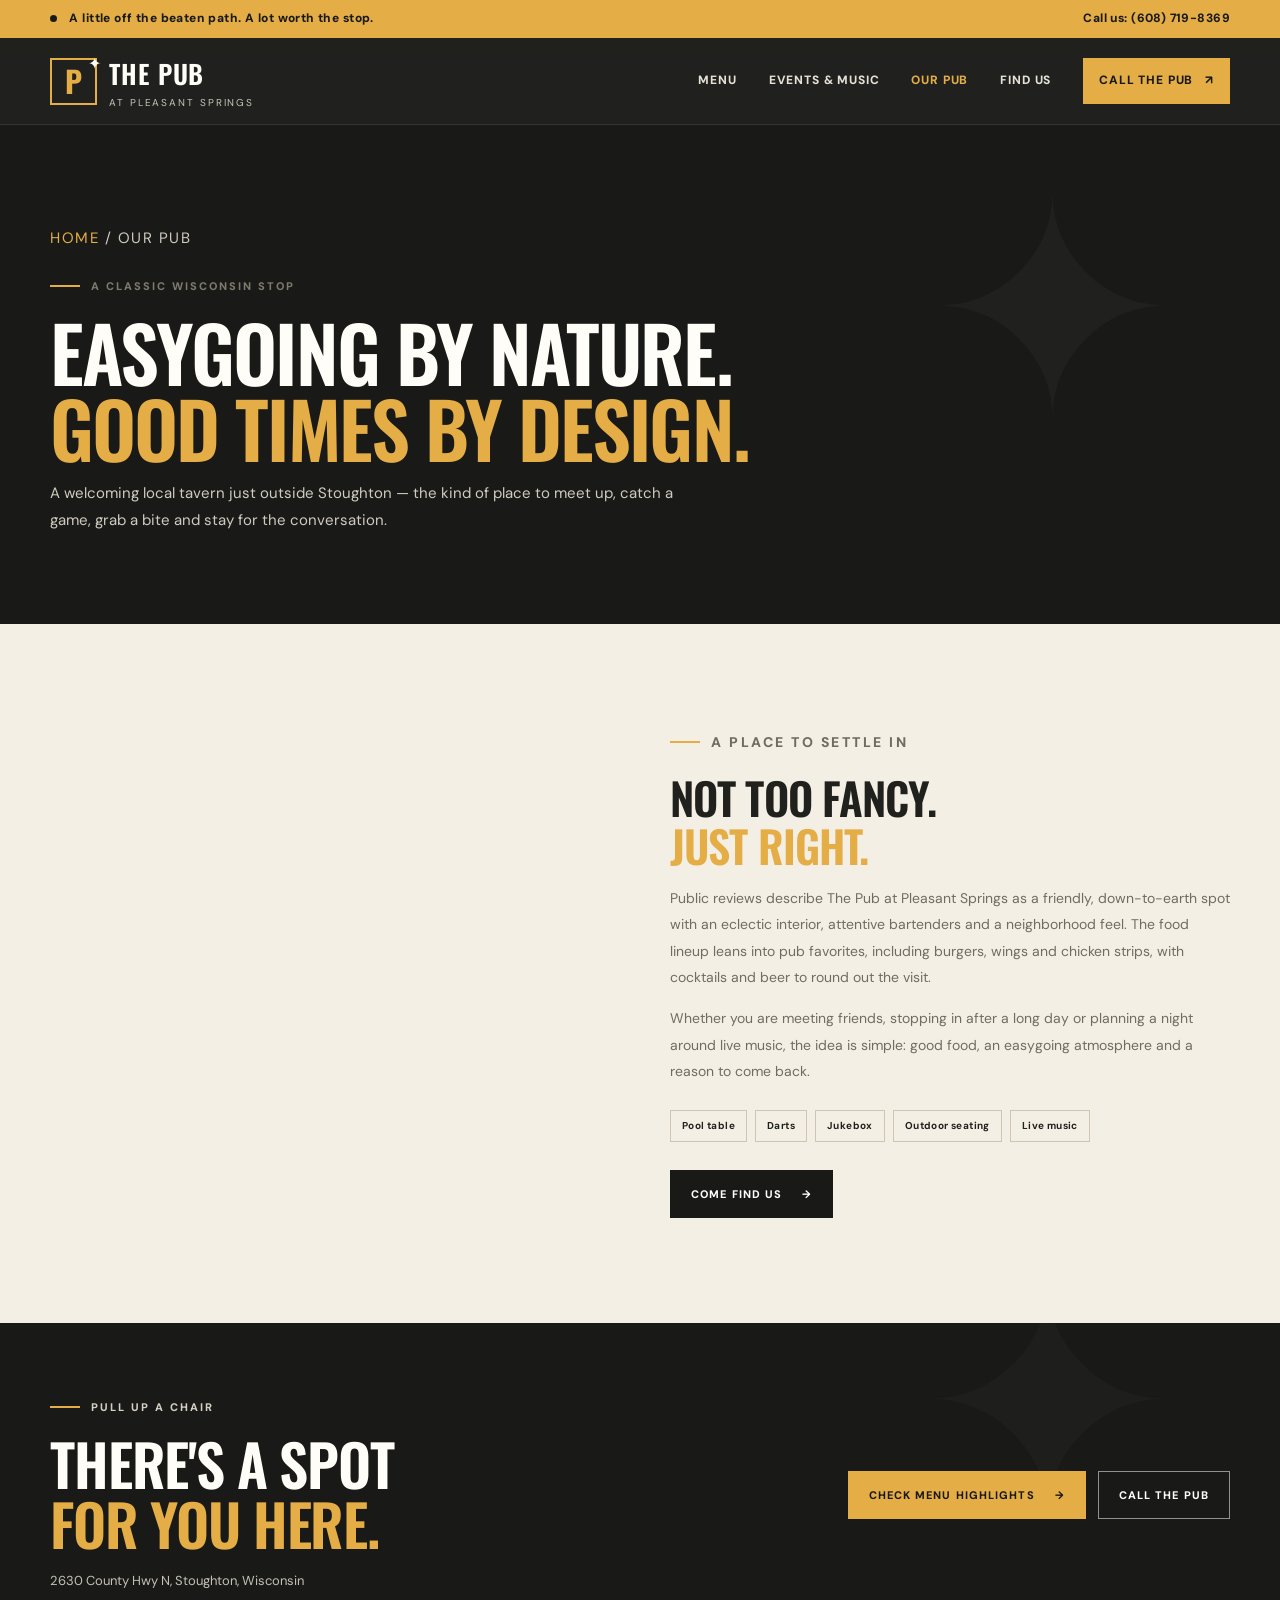
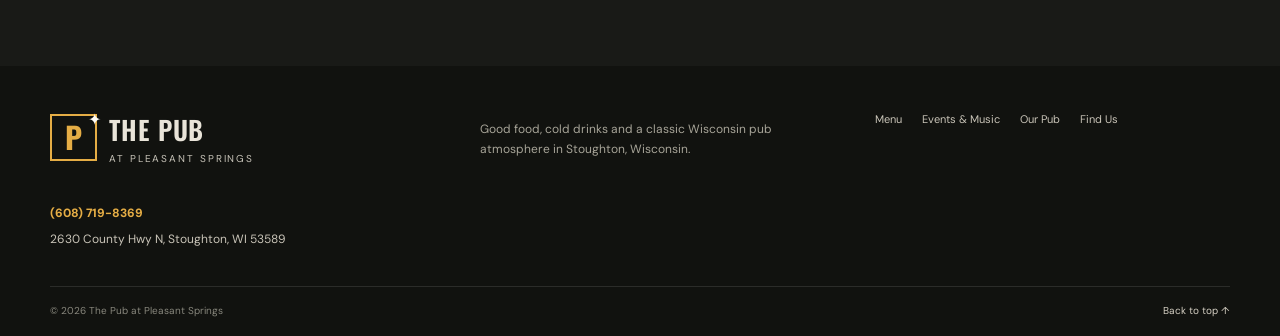
==== commit 832847e9: "Replace legacy WSO route with pub site redirect" ====
--- a/about-us/index.html
+++ b/about-us/index.html
@@ -1,31 +1 @@
-<!doctype html>
-<html lang="en"><head><meta charset="utf-8"><meta name="viewport" content="width=device-width, initial-scale=1"><meta name="theme-color" content="#254124"><title>About Us | West Star Organics</title><meta name="description" content="Learn about West Star Farm, the Kohn family, our organic growing history, mission, passion and values."><link rel="preconnect" href="https://fonts.googleapis.com"><link rel="preconnect" href="https://fonts.gstatic.com" crossorigin><link href="https://fonts.googleapis.com/css2?family=Nunito+Sans:wght@400;500;600;700;800&family=Young+Serif&display=swap" rel="stylesheet"><link rel="stylesheet" href="/styles.css"><script src="/script.js" defer></script></head>
-<body id="top"><a class="skip-link" href="#main">Skip to content</a>
-<div class="topline"><div class="container topline-inner"><span>Family- and veteran-owned · Certified organic growing in Wisconsin</span><a href="tel:+16083474346">Questions? Call or text (608) 347-4346</a></div></div>
-<header class="site-header"><div class="container header-inner">
-  <a class="brand" href="/" aria-label="West Star Organics home"><img src="https://www.weststarorganics.com/wp-content/uploads/2023/11/cropped-New_WSOLogo.gif" alt="West Star Organics"></a>
-  <button class="menu-toggle" id="menuToggle" type="button" aria-expanded="false" aria-controls="primaryNav"><span class="menu-lines" aria-hidden="true"><i></i><i></i><i></i></span><span>Menu</span></button>
-  <nav class="primary-nav" id="primaryNav" aria-label="Main navigation">
-    <a href="/">Home</a><a href="/garden-center/" >Garden Center</a><a href="/variety-list/" >Variety List</a><a href="/growmix/" >GrowMix</a><a href="/about-us/" aria-current="page">About Us</a><a href="/blog/" >Blog</a><a href="/wholesale/" >Wholesale</a><a class="nav-cta" href="/contact-us/" >Contact us <span aria-hidden="true">↗</span></a>
-  </nav>
-</div></header><main id="main">
-<section class="inner-hero"><div class="container"><div class="breadcrumb"><a href="/">Home</a><span aria-hidden="true">/</span><span>About Us</span></div><p class="eyebrow">Rooted here since 1993</p><h1>A family farm with a growing purpose.</h1><p class="page-lead">West Star Farm LLC (DBA West Star Organics) is one of the oldest and largest certified organic growers of spring starter plants. Our 40-acre property has been certified organic since the inception of the National Organic Program in 1999.</p></div></section>
-<section class="page-content"><div class="container">
- <div class="two-column-copy"><div class="page-main-copy"><h2>Our land, our work, our roots.</h2><p>Located in Cottage Grove, Wisconsin, the property includes a wooded walking trail, one acre of greenhouses, an old farmhouse, and a barn with a silo, all sitting on nutrient-rich clay loamy soil.</p><p>We are a family-owned and operated business. Our history is tied to the land, to organic growing practices, and to helping gardeners give their plants the best possible start.</p></div><img class="page-photo" src="https://www.weststarorganics.com/wp-content/uploads/2023/12/IMG_20161115_163325707_HDR-scaled.jpg" alt="The West Star Organics farm property" loading="lazy"></div>
- <div class="page-main-copy" style="margin-top:52px"><p class="eyebrow">Our family and business</p><h2>How West Star grew.</h2></div>
- <div class="timeline">
-  <article class="timeline-item"><span class="timeline-year">1993</span><div><h4>A farm takes root</h4><p>George and Sandy Kohn bought the farm in 1993 and immediately began organically managing and building the soil. West Star Farm began by providing high-quality organic produce to local restaurants and markets.</p></div></article>
-  <article class="timeline-item"><span class="timeline-year">2004</span><div><h4>The next generation steps in</h4><p>Randy and Tanya Kohn, together with their three daughters, purchased the 1.1-acre home inset into the farm property. This allowed them to take a more active role in the day-to-day management and operation of West Star Farm.</p></div></article>
-  <article class="timeline-item"><span class="timeline-year">2012</span><div><h4>West Star Organics is born</h4><p>West Star Farm has been growing organic transplants for over 25 years. The team grew transplants for its own fields, other farmers’ fields, wholesale and retail customers, and research programs for UW–Madison. In 2012, West Star Organics was born out of West Star Farm and the business transitioned its sole focus to greenhouse and nursery operations. Greenhouse capacity expanded, a Garden Center Market was created on the farm, and the focus became growing certified organic plants with the greatest potential for successful growth.</p></div></article>
- </div>
- <figure class="family-photo"><img src="https://www.weststarorganics.com/wp-content/uploads/2023/12/DSC_0213-scaled.jpg" alt="The Kohn family" loading="lazy"><figcaption>The Kohn family</figcaption></figure>
- <div class="mission-values-grid"><article class="mission-card"><p class="eyebrow eyebrow-light">What guides us</p><h3>Our mission statement</h3><p>Our mission is to provide our customers with the highest quality, strongest and healthiest certified organic plants that will have the greatest potential for successful growth.</p><div class="mission-divider"></div><h3>Our passion</h3><p>Our passion is to provide the highest quality, strongest and healthiest certified organic plants that will have the greatest potential for successful growth. We believe the relationship doesn’t end with the sale, but only begins to grow. We will make every effort to support our customers and answer any questions presented to us. Our goal is to see our customers have a successful organic garden and enjoy the many fruits of their labor.</p></article>
- <div class="values-panel"><p class="eyebrow">Our values</p><h3>Good growing starts with good principles.</h3><ul class="values-list"><li>We value the principles and practices of organic growing.</li><li>We will respect the land that we have been provided while continually managing sustainable practices.</li><li>We will always operate with the highest level of integrity, honesty, and responsibility.</li><li>We are committed to being an active member of the community and maintaining our social responsibility.</li></ul></div></div>
- <div class="page-cta"><div><h3>Questions about our plants or growing practices?</h3><p>We’re happy to help you plan a successful organic garden.</p></div><a class="button button-light" href="/contact-us/">Contact us <span>→</span></a></div>
- </div></section>
-</main>
-<footer class="site-footer"><div class="container footer-main">
-  <div class="footer-brand-column"><a class="footer-brand" href="/"><img src="https://www.weststarorganics.com/wp-content/uploads/2023/11/cropped-New_WSOLogo.gif" alt="West Star Organics"></a><p>Family- and veteran-owned certified organic garden center, rooted in Cottage Grove, Wisconsin.</p><div class="footer-certifications"><img src="https://www.weststarorganics.com/wp-content/uploads/2023/11/Organic4colorsealGIF-300x300.gif" alt="USDA Organic seal" loading="lazy"><img src="https://www.weststarorganics.com/wp-content/uploads/2023/11/MOSA_CertOrg_Logo_CMYK-300x228.png" alt="MOSA Certified Organic" loading="lazy"></div></div>
-  <div class="footer-nav-column"><h3>Explore</h3><a href="/">Home</a><a href="/garden-center/">Garden Center</a><a href="/variety-list/">Variety List</a><a href="/growmix/">GrowMix</a><a href="/about-us/">About Us</a><a href="/blog/">Blog & announcements</a><a href="/wholesale/">Wholesale</a><a href="/contact-us/">Contact us</a></div>
-  <div class="footer-contact-column"><h3>Stay connected</h3><a href="https://www.facebook.com/weststarorganics/" target="_blank" rel="noopener noreferrer">Facebook <span aria-hidden="true">↗</span></a><a href="https://www.instagram.com/weststarorganics/" target="_blank" rel="noopener noreferrer">Instagram <span aria-hidden="true">↗</span></a><a href="mailto:info@weststarorganics.com">info@weststarorganics.com</a><a href="tel:+16083474346">(608) 347-4346</a><p>2555 W Star Rd<br>Cottage Grove, WI 53527</p></div>
-</div><div class="container footer-bottom"><p>© 2026 West Star Organics</p><a href="#top">Back to top ↑</a></div></footer></body></html>+<!doctype html><html lang="en"><head><meta charset="utf-8"><meta name="viewport" content="width=device-width, initial-scale=1"><meta http-equiv="refresh" content="0;url=/about/"><link rel="canonical" href="/about/"><title>Page moved | The Pub at Pleasant Springs</title><script>window.location.replace("/about/");</script></head><body><p>This page has moved. <a href="/about/">Continue to The Pub at Pleasant Springs</a>.</p></body></html>
